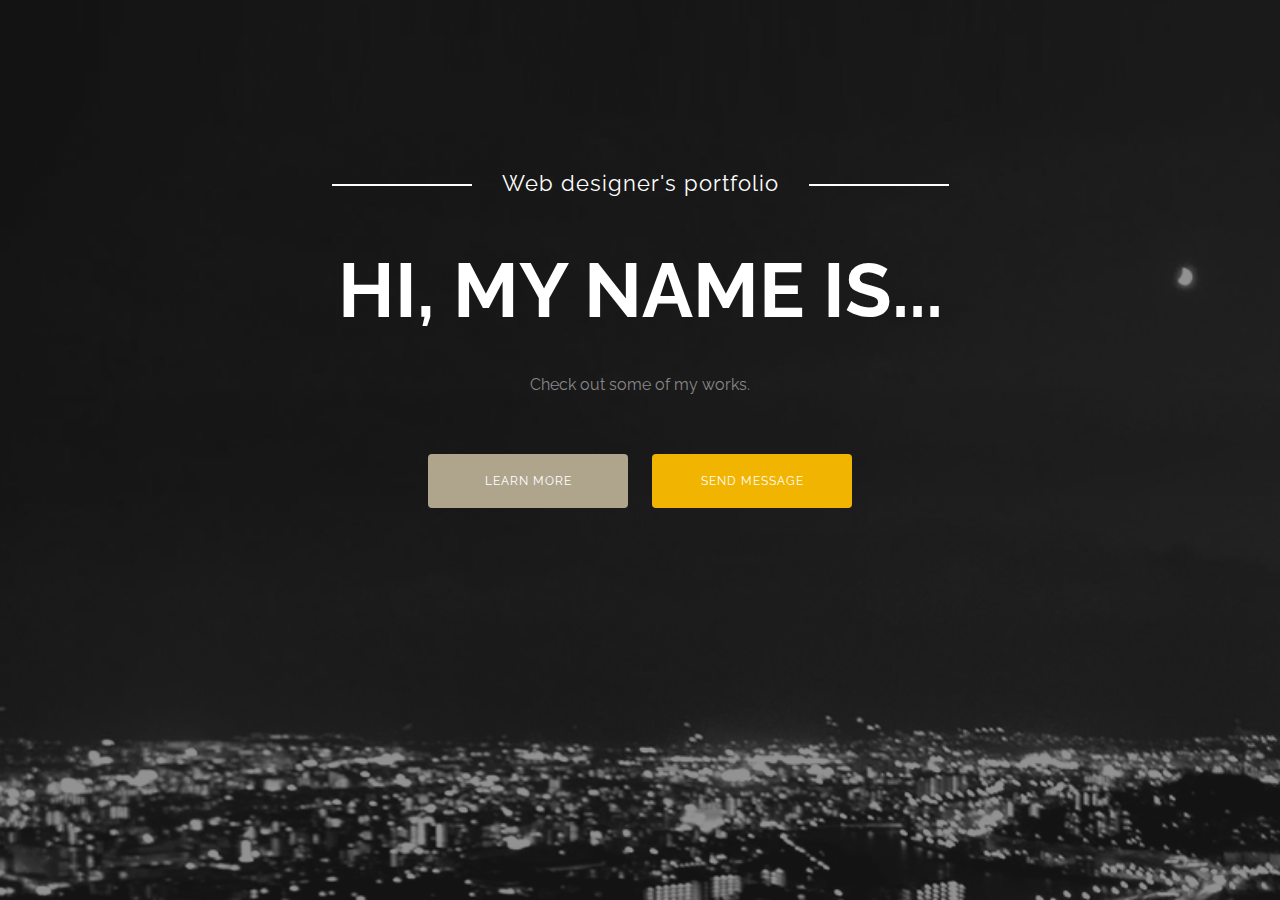
==== main.html @ 4747a4f3 "no message" ====
<!DOCTYPE html>
<html lang="ja">
<head>
	<meta charset="UTF-8">
	<title>シングルページのレイアウト</title>
	<link rel="stylesheet" href="https://fonts.googleapis.com/css?family=Raleway:400,700">
	<link rel="stylesheet" href="css/normalize.css">
	<link rel="stylesheet" href="css/style.css">
</head>
<body>
	<header class="header">
		<p class="site-title-sub">Web designer's portfolio</p>
		<h1 class="site-title">HI, MY NAME IS...</h1>
		<p class="site-description">Check out some of my works.</p> <!-- SEO対策(ページの内容を要約した説明文) -->
		<div class="buttons">
			<a class="button" href="#about">LEARN MORE</a>
			<a class="button button-showy" href="#contact">SEND MESSAGE</a>
		</div>
	</header>
	<section class="about" id="about">
		
	</section>
	<section class="works">
		
	</section>	
	<section class="skills">
		
	</section>
	<section class="contact" id="contact">
		
	</section>
	<footer class="footer">
		
	</footer>
</body>
</html>
---- css/style.css ----
@charset "UTF-8";

html{
	font-size: 62.5%; /*10px相当*/
}
*, *::before, *::after {
	box-sizing: border-box;
}
body {
	background: #151515 url('../images/bg.png') no-repeat fixed left bottom;
	background-size: cover;
	color: #fff;
	text-align: center;
	font-size: 1.4rem;
	font-family: Raleway, "Hiragino Kaku Gothic ProN", Meiryo, sans-serif;
}
.header {
	padding: 170px 30px 80px;
}
.site-title-sub {
	margin: 0 0 30px;
	letter-spacing: 1px; /*文字間隔*/
	font-size: 2.2rem;
}
.site-title-sub::before,
.site-title-sub::after {
	content: '';
	display: inline-block;
	width: 140px;
	height: 2px;
	margin: 0 30px;
	background-color: #fff;
	vertical-align: middle; /*線が文字の中央にくる*/
}
.site-title {
	margin: 50px 0px 40px;
	font-size: 7.6rem;
}
.site-description {
	margin-bottom: 50px;
	color: #888;
	font-size: 1.6rem;
}
.button {
	display: inline-block;
	width: 200px;
	padding: 20px;
	border-radius: 4px;
	background-color: #afa58d;
	color: #fff;
	text-decoration: none; /*リンクの下線を非表示*/
	letter-spacing: 1px;
	font-size: 1.2rem;
}
.button:hover {
	opacity: 0.9; /*ホバーした時に透明度を下げる*/
}
.button-showy {
	background-color: #f1b400;
}
.buttons .button {
	margin: 10px;
}
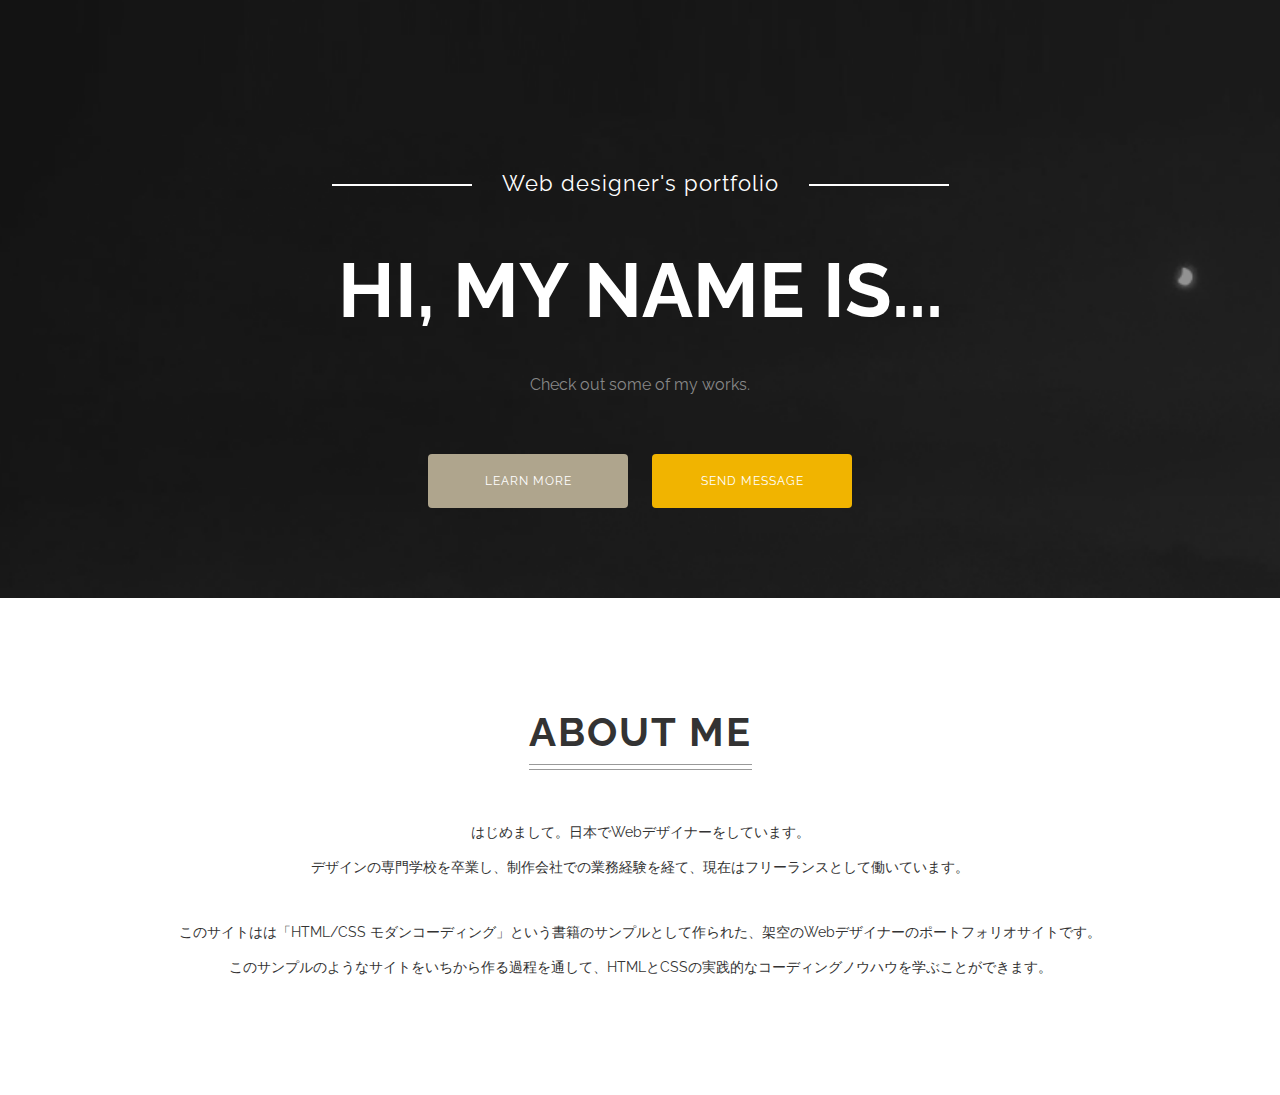
==== commit dd17fb48: "セクション1完成" ====
--- a/main.html
+++ b/main.html
@@ -18,7 +18,16 @@
 		</div>
 	</header>
 	<section class="about" id="about">
-		
+		<h2 class="heading">ABOUT ME</h2>
+		<p class="about-text">
+			はじめまして。日本でWebデザイナーをしています。 <br>
+			デザインの専門学校を卒業し、制作会社での業務経験を経て、現在はフリーランスとして働いています。
+		</p>
+		<p class="about-text">
+			このサイトはは「HTML/CSS モダンコーディング」という書籍のサンプルとして作られた、架空のWebデザイナーのポートフォリオサイトです。 <br>
+			このサンプルのようなサイトをいちから作る過程を通して、HTMLとCSSの実践的なコーディングノウハウを学ぶことができます。
+		</p>
+
 	</section>
 	<section class="works">
 		
--- a/css/style.css
+++ b/css/style.css
@@ -61,3 +61,50 @@
 .buttons .button {
 	margin: 10px;
 }
+.about {
+	padding: 80px 30px;
+	background-color: #fff;
+	color: #333;
+}
+.heading {
+	position: relative;
+	display: inline-block;
+	margin: 30px 0 15px;
+	padding-bottom: 15px;
+	letter-spacing: 2px;
+	font-size: 4rem;
+}
+.heading::before,
+.heading::after {
+	content: '';
+	position: absolute;
+	right: 0;
+	bottom: 0;
+	left: 0;
+	border-bottom: 1px solid #999;
+}
+.heading::before {
+	bottom: 5px;
+}
+.about-text {
+	margin: 30px 0px;
+	line-height: 2.5; /*行間*/
+}
+
+
+
+
+
+
+
+
+
+
+
+
+
+
+
+
+
+
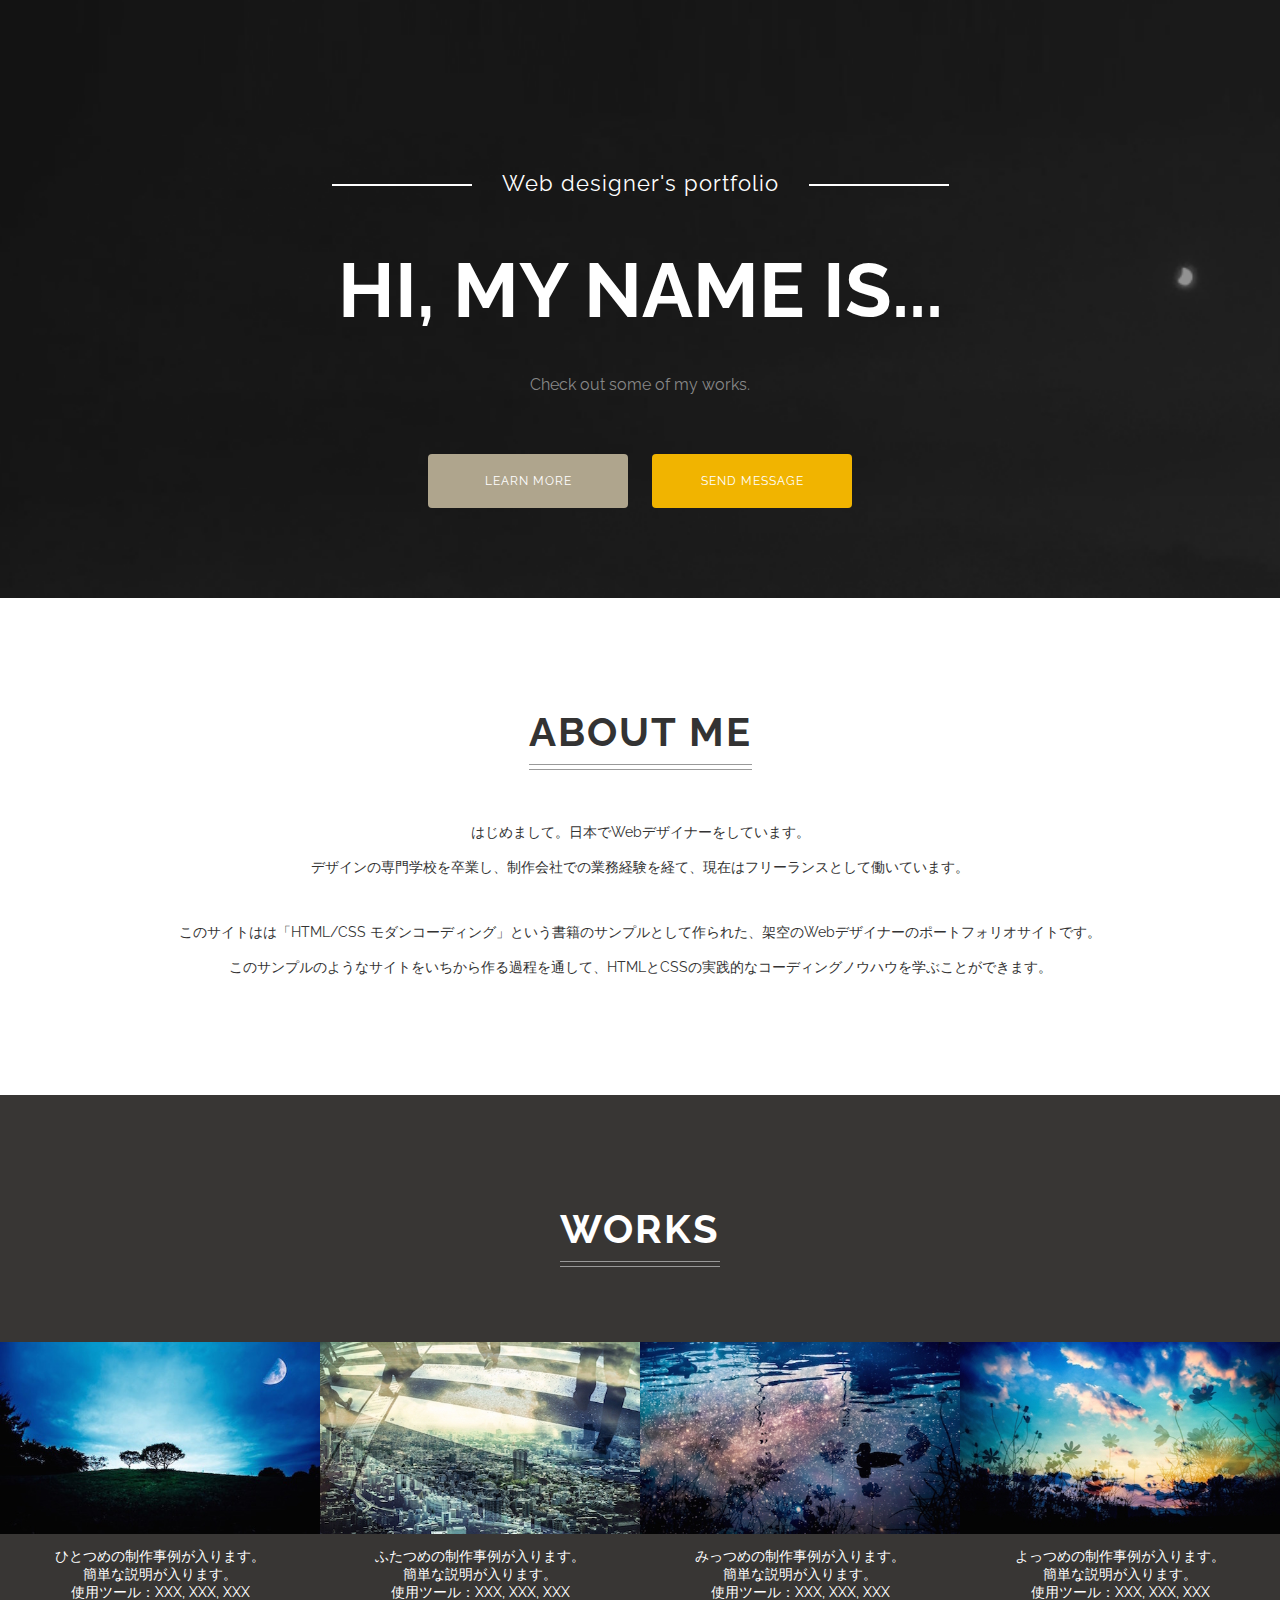
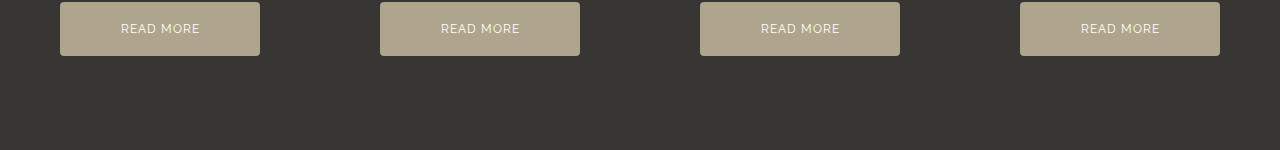
==== commit 4ddef0d9: "セクション2開始" ====
--- a/main.html
+++ b/main.html
@@ -27,10 +27,47 @@
 			このサイトはは「HTML/CSS モダンコーディング」という書籍のサンプルとして作られた、架空のWebデザイナーのポートフォリオサイトです。 <br>
 			このサンプルのようなサイトをいちから作る過程を通して、HTMLとCSSの実践的なコーディングノウハウを学ぶことができます。
 		</p>
-
 	</section>
 	<section class="works">
-		
+		<h2 class="heading">WORKS</h2>
+		<div class="works-wrapper">
+			<div class="work-box">
+				<img class="work-image" src="images/tree.jpg" alt="制作事例1">
+				<p class="work-text">
+					ひとつめの制作事例が入ります。 <br>
+					簡単な説明が入ります。 <br>
+					使用ツール：XXX, XXX, XXX <br>
+					<a href="#" class="button">READ MORE</a>
+				</p>
+			</div>
+			<div class="work-box">
+				<img class="work-image" src="images/building.jpg" alt="制作事例2">
+				<p class="work-text">
+					ふたつめの制作事例が入ります。 <br>
+					簡単な説明が入ります。 <br>
+					使用ツール：XXX, XXX, XXX <br>
+					<a href="#" class="button">READ MORE</a>
+				</p>
+			</div>
+			<div class="work-box">
+				<img class="work-image" src="images/lake.jpg" alt="制作事例3">
+				<p class="work-text">
+					みっつめの制作事例が入ります。 <br>
+					簡単な説明が入ります。 <br>
+					使用ツール：XXX, XXX, XXX <br>
+					<a href="#" class="button">READ MORE</a>
+				</p>
+			</div>
+			<div class="work-box">
+				<img class="work-image" src="images/sky.jpg" alt="制作事例4">
+				<p class="work-text">
+					よっつめの制作事例が入ります。 <br>
+					簡単な説明が入ります。 <br>
+					使用ツール：XXX, XXX, XXX <br>
+					<a href="#" class="button">READ MORE</a>
+				</p>
+			</div>
+		</div>
 	</section>	
 	<section class="skills">
 		
--- a/css/style.css
+++ b/css/style.css
@@ -90,6 +90,23 @@
 	margin: 30px 0px;
 	line-height: 2.5; /*行間*/
 }
+.works {
+	background-color: #383634;
+	padding: 80px 0;
+}
+.works-wrapper {
+	display: table;
+	width: 100%;
+	margin-top: 60px;
+	table-layout: fixed;
+}
+.work-box {
+	display: table-cell;
+}
+.work-image {
+	display: block;
+	width: 100%;
+}
 
 
 
@@ -107,4 +124,3 @@
 
 
 
-
